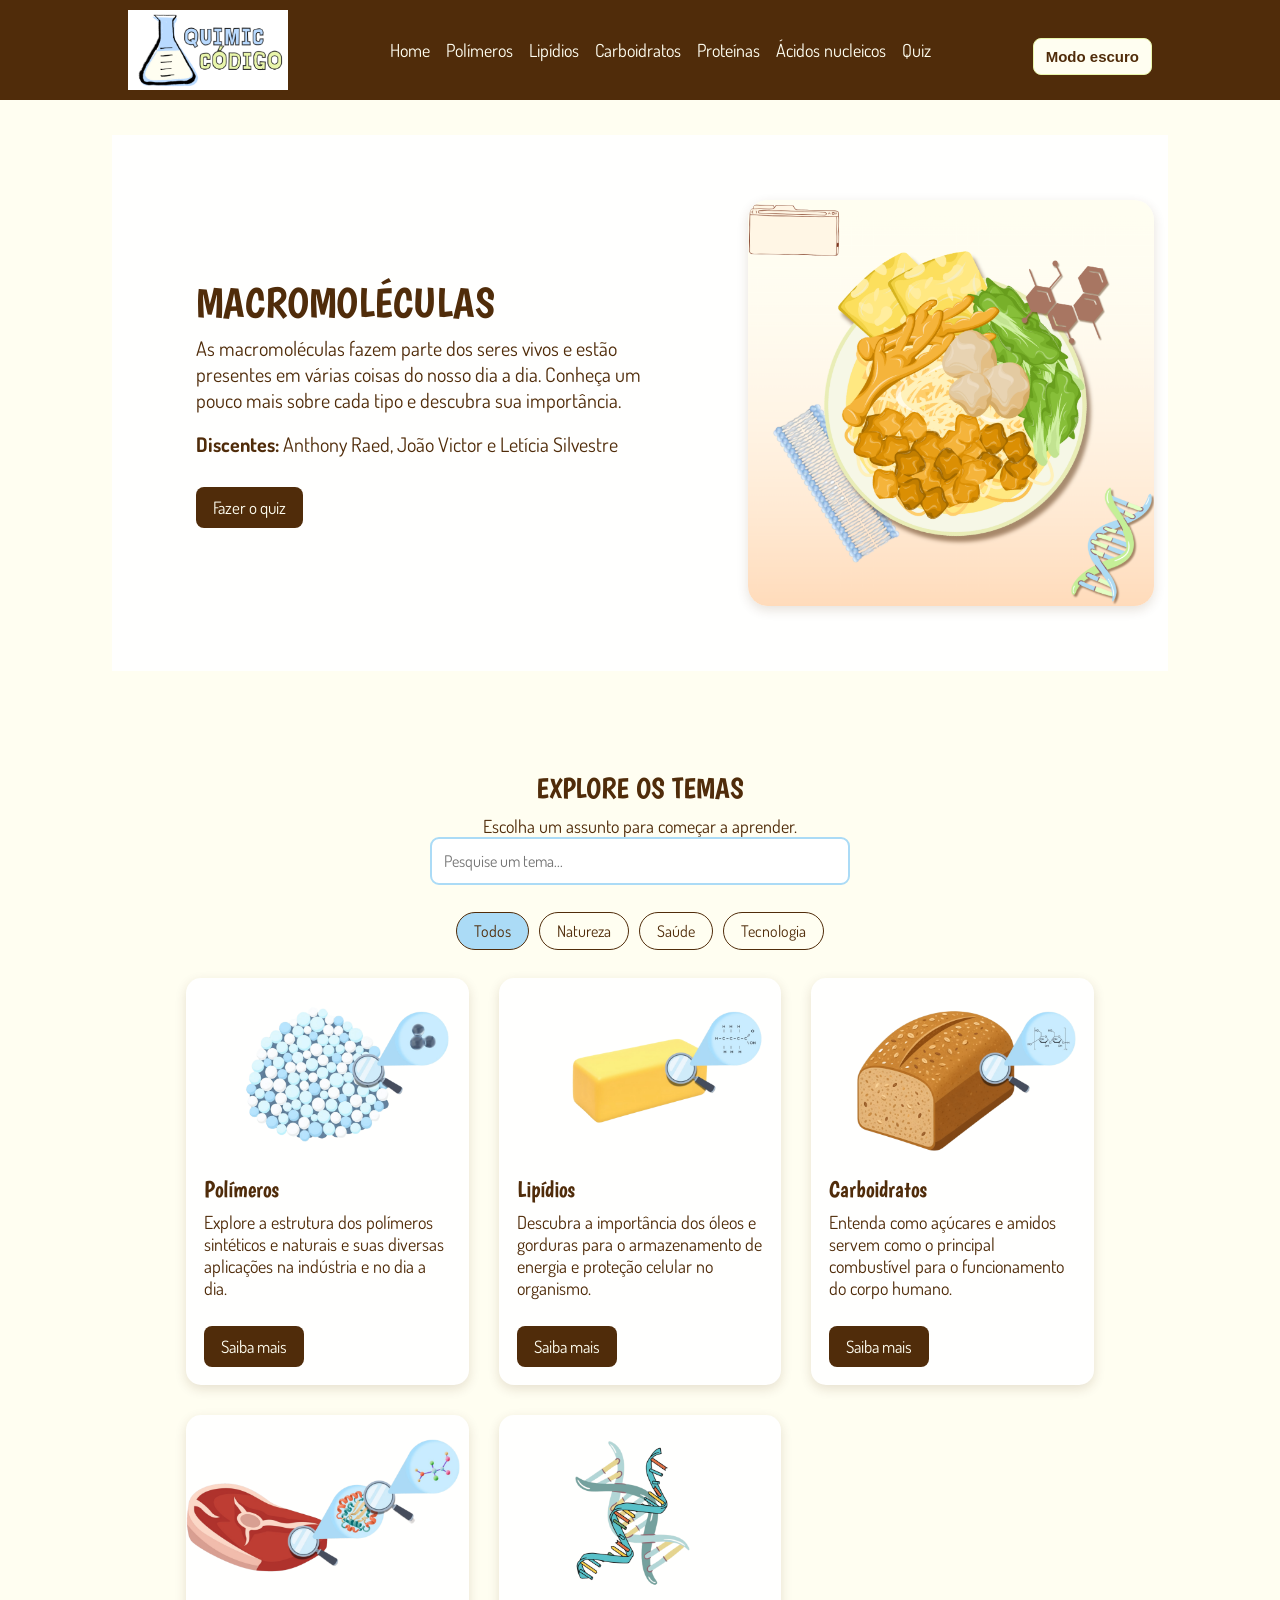
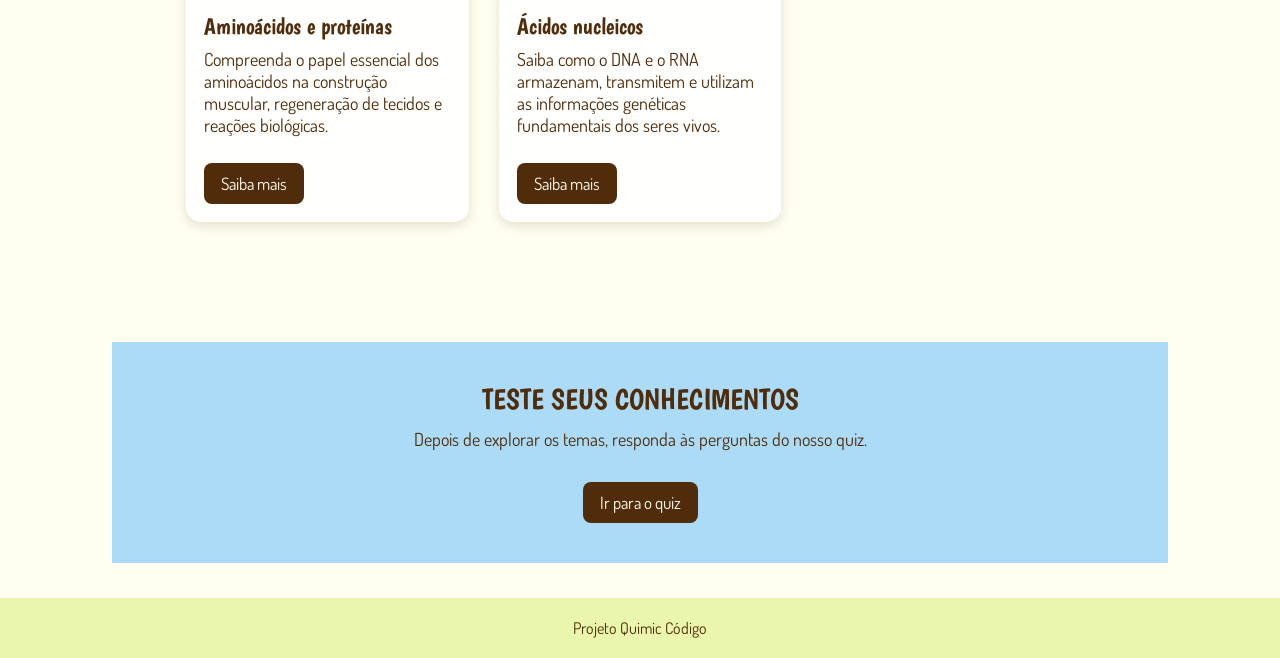
==== index.html @ 902630e0 "first commit" ====
<!DOCTYPE html>
<html lang="pt-br">
<head>
    <meta charset="UTF-8">
    <meta name="viewport" content="width=device-width, initial-scale=1.0">
    <title>Quimic Código</title>
    <link rel="stylesheet" href="css/index.css">
</head>
<body>
    <header class="menu">
        <img id="logo" src="img/logo.png" alt="Quimic Código - Logo">
        <nav>
            <a href="index.html">Home</a>
            <a href="polimeros.html">Polímeros</a>
            <a href="lipidios.html">Lipídios</a>
            <a href="carboidratos.html">Carboidratos</a>

            <a href="proteinas.html">Proteínas</a>
            <a href="acidos-nucleicos.html">Ácidos nucleicos</a>
            <a href="quiz.html">Quiz</a>
        </nav>
        
        <button class="tema-toggle" type="button" aria-label="Alternar tema">Modo escuro</button>
    </header>

    <main>
        <section class="introducao">
            <div>
                <h1>MACROMOLÉCULAS</h1>
                <p>As macromoléculas fazem parte dos seres vivos e estão presentes em várias coisas do nosso dia a dia. Conheça um pouco mais sobre cada tipo e descubra sua importância.</p>
                <p><strong>Discentes:</strong> Anthony Raed, João Victor e Letícia Silvestre</p>
                <a class="botao" href="quiz.html">Fazer o quiz</a>
            </div>
            <img src="img/introducao-imagem.png" alt="Polímeros, Ácidos Nucleicos, Carboidratos, Lipídeos e Aminoácidos e Proteínas">
        </section>

        <section class="conjunto-cards">
            <h2>EXPLORE OS TEMAS</h2>
            <p>Escolha um assunto para começar a aprender.</p>
            <div class="busca">
                <input type="text" id="pesquisa" placeholder="Pesquise um tema...">
            </div>
            <div class="filtros">
                <button class="filtro selecionado" data-categoria="todos">Todos</button>
                <button class="filtro" data-categoria="natureza">Natureza</button>
                <button class="filtro" data-categoria="saude">Saúde</button>
                <button class="filtro" data-categoria="tecnologia">Tecnologia</button>
            </div>

            <div class="cards" id="cards">
                <article class="card" data-categoria="natureza tecnologia">
                    <img src="img/Polimeros.png" alt="Materiais plásticos e tecnologia">
                    <div>
                        <h3>Polímeros</h3>
                        <p>Explore a estrutura dos polímeros sintéticos e naturais e suas diversas aplicações na indústria e no dia a dia.</p>
                        <a href="polimeros.html">Saiba mais</a>
                    </div>
                </article>

                <article class="card" data-categoria="saude">
                    <img src="img/lipidios.png" alt="Azeite usado na alimentação">
                    <div>
                        <h3>Lipídios</h3><p>Descubra a importância dos óleos e gorduras para o armazenamento de energia e proteção celular no organismo.</p>
                        <a href="lipidios.html">Saiba mais</a>
                    </div>
                </article>

                <article class="card" data-categoria="saude natureza">
                    <img src="img/carboidratos.png" alt="Alimentos que contêm carboidratos">
                    <div>
                        <h3>Carboidratos</h3><p>Entenda como açúcares e amidos servem como o principal combustível para o funcionamento do corpo humano.</p>
                        <a href="carboidratos.html">Saiba mais</a>
                    </div>
                </article>

                <article class="card" data-categoria="saude">
                    <img src="img/Aminoacidos.png" alt="Alimentos variados">
                    <div>
                        <h3>Aminoácidos e proteínas</h3>
                        <p>Compreenda o papel essencial dos aminoácidos na construção muscular, regeneração de tecidos e reações biológicas.</p>
                        <a href="proteinas.html">Saiba mais</a>
                    </div>
                </article>

                        <article class="card" data-categoria="tecnologia natureza">
                    <img src="img/acidos nucleicos.png" alt="Representação de DNA">
                    <div>
                        <h3>Ácidos nucleicos</h3>
                        <p>Saiba como o DNA e o RNA armazenam, transmitem e utilizam as informações genéticas fundamentais dos seres vivos.</p>
                        <a href="acidos-nucleicos.html">Saiba mais</a>
                    </div>
                </article>

            </div>
            <p id="mensagem"></p>
        </section>

        <section class="quiz-rodape">
            <h2>TESTE SEUS CONHECIMENTOS</h2>
            <p>Depois de explorar os temas, responda às perguntas do nosso quiz.</p>
            <a class="botao" href="quiz.html">Ir para o quiz</a>
        </section>
    </main>

    <footer>Projeto Quimic Código</footer>

    <script>
        const pesquisa = document.getElementById("pesquisa");
        const cards = document.querySelectorAll(".card");
        const filtros = document.querySelectorAll(".filtro");

        const mensagem = document.getElementById("mensagem");
        let categoriaAtual = "todos";

        function filtrarCards() {
            let termo = pesquisa.value.toLowerCase();
            let encontrados = 0;
            cards.forEach(function(card) {
                let texto = card.innerText.toLowerCase();
                let categorias = card.dataset.categoria;

                let aparece = texto.includes(termo) &&
                    (categoriaAtual === "todos" || categorias.includes(categoriaAtual));
                card.style.display = aparece ? "block" : "none";
                if (aparece) encontrados++;
            });
            mensagem.textContent = encontrados === 0 ? "Nenhum tema encontrado." : "";
        }

        pesquisa.addEventListener("input", filtrarCards);
        filtros.forEach(function(botao) {

            botao.addEventListener("click", function() {
                filtros.forEach(function(item) { item.classList.remove("selecionado"); });
                botao.classList.add("selecionado");

                
                categoriaAtual = botao.dataset.categoria;
                filtrarCards();
            });
        });
    </script>
    <script src="js/site.js"></script>
</body>
</html>
---- css/index.css ----
@import url('https://fonts.googleapis.com/css2?family=Boogaloo&family=Dosis:wght@200..800&display=swap');

* {
    box-sizing: border-box;
    margin: 0;
    padding: 0;
}

body {
    background: #fffef1;
    color: #502c0a;
    font-family: 'Dosis', sans-serif;
}

h1, h2, h3 {
    font-family: 'Boogaloo', cursive;
    font-weight: normal;
}

h1 {
    font-size: 42px;
    margin-bottom: 8px;
}

h2 {
    font-size: 29px;
    margin-bottom: 10px;
}

h3 {
    font-size: 23px;
    margin-bottom: 8px;
}

p, li {
    font-size: 18px;
}

span {
    font-weight: bold;
    font-size: 110%;
}


.menu {
    background: #502c0a;
    padding: 10px 10%;
    display: flex;
    align-items: center;
    justify-content: space-between;
    gap: 20px;
    flex-wrap: wrap;
}

#logo {
    width: 160px;
    height: 80px;
}

nav {
    display: flex;
    flex-wrap: wrap;
    gap: 16px;
}

nav a {
    color: #fffef1;
    text-decoration: none;
    font-size: 18px;
    transition: color .3s;
}

nav a:hover,
nav a.atual {
    color: #e9f6ab;
}

main {
    max-width: 1100px;
    margin: 35px auto;
    padding: 0 22px;
}

.introducao {
    padding: 65px 8%;
    display: grid;
    grid-template-columns: 1.1fr 1fr;
    align-items: center;
    gap: 35px;
    background: #fffffe;
}

.introducao img {
    margin-left: 70px;
    width: 100%;
    height: 100%;
    object-fit: cover;
    border-radius: 20px;
    animation: aparecer 1s;
    box-shadow: 0 4px 12px rgba(80, 44, 10, .14);
}

.introducao p {
    font-size: 20px;
    margin-bottom: 18px;
}

.conteudo {
    display: grid;
    grid-template-columns: 1fr 1fr;
    gap: 22px;
}

.bloco {
    background: #fffffe;
    border: 2px solid #e9f6ab;
    padding: 23px;
    border-radius: 15px;
    margin-bottom: 22px;
}

.bloco.azul {
    background: #abdbf6;
    border: none;
}

.bloco.verde {
    background: #e9f6ab;
    border: none;
}

.bloco img {
    width: 100%;
    max-height: 280px;
    object-fit: cover;
    border-radius: 10px;
    margin-top: 13px;
    transition: transform .3s;
}

.bloco img:hover {
    transform: scale(1.02);
}


ul, ol {
    padding-left: 23px;
    margin-top: 8px;
}


.botao,
button,
.card a {
    display: inline-block;
    border: none;
    background: #502c0a;
    color: #fffef1;
    padding: 10px 17px;
    border-radius: 8px;
    text-decoration: none;
    cursor: pointer;
    font: 17px 'Dosis', sans-serif;
    margin-top: 12px;
    transition: background .3s, transform .3s;
}

.botao:hover,
button:hover,
.card a:hover {
    background: #75471f;
    transform: translateY(-2px);
}

.extra {
    display: none;
    margin-top: 12px;
}

.extra.aberto {
    display: block;
}


.conjunto-cards {
    padding: 100px 7%;
    text-align: center;
}

.busca input {
    width: min(100%, 420px);
    padding: 12px;
    border: 2px solid #abdbf6;
    border-radius: 9px;
    font: inherit;
    margin-bottom: 15px;
}

.filtros {
    display: flex;
    justify-content: center;
    flex-wrap: wrap;
    gap: 10px;
    margin-bottom: 28px;
}

.filtro {
    border: 1px solid #502c0a;
    border-radius: 20px;
    padding: 8px 17px;
    background: #fffef1;
    color: #502c0a;
    cursor: pointer;
    font: inherit;
    transition: .3s;
}

.filtro:hover,
.filtro.selecionado {
    background: #abdbf6;
}

.cards {
    display: grid;
    grid-template-columns: repeat(3, 1fr);
    gap: 30px;
    text-align: left;
}

.card {
    background: #fffffe;
    border-radius: 15px;
    overflow: hidden;
    box-shadow: 0 4px 12px rgba(80, 44, 10, .14);
    transition: transform .3s;
    animation: subir .7s;
}

.card:hover {
    transform: translateY(-8px);
}

.card img {
    width: 100%;
    height: 175px;
    object-fit: cover;
    transition: transform .4s;
}

.card:hover img {
    transform: scale(1.04);
}

.card div {
    padding: 18px;
}

.card p {
    margin-bottom: 15px;
}


.tabela {
    width: 100%;
    border-collapse: collapse;
    margin-top: 12px;
    background: #fffef1;
}

.tabela th,
.tabela td {
    border: 1px solid #502c0a;
    padding: 10px;
    text-align: left;
}

.tabela th {
    background: #e9f6ab;
}


.pergunta {
    background: #fffef1;
    border: 2px solid #e9f6ab;
    padding: 20px;
    margin-bottom: 18px;
    border-radius: 12px;
}

.pergunta label {
    display: block;
    font-size: 17px;
    margin: 8px 0;
    cursor: pointer;
}

.resultado {
    font-weight: bold;
    margin-top: 18px;
}

.quiz-rodape {
    background: #abdbf6;
    text-align: center;
    padding: 40px 20px;
}

.quiz-rodape p {
    font-size: 18px;
    margin: 12px 0 20px;
}


footer {
    background: #e9f6ab;
    color: #502c0a;
    text-align: center;
    padding: 20px;
}

#mensagem {
    margin-top: 20px;
    font-weight: bold;
}

@keyframes aparecer {
    from {
        opacity: 0;
        transform: translateY(15px);
    }

    to {
        opacity: 1;
        transform: translateY(0);
    }
}

@keyframes subir {
    from {
        transform: translateY(12px);
    }

    to {
        transform: translateY(0);
    }
}

@keyframes deslizar {
    from {
        transform: translateX(-12px);
    }

    to {
        transform: translateX(0);
    }
}

.tema-toggle {
    padding: 9px 12px;
    border: 1px solid #e9f6ab;
    border-radius: 8px;
    background: #fffef1;
    color: #502c0a;
    font: bold 15px Arial, sans-serif;
    cursor: pointer;
}

body.tema-escuro {
    background: #171a1f !important;
    color: #edf0f4 !important;
}

body.tema-escuro main,
body.tema-escuro section,
body.tema-escuro article,
body.tema-escuro .introducao,
body.tema-escuro .apresentacao,
body.tema-escuro .bloco,
body.tema-escuro .card,
body.tema-escuro .pergunta,
body.tema-escuro .quiz-rodape,
body.tema-escuro .modal-caixa {
    background: #252a32 !important;
    color: #edf0f4 !important;
}

body.tema-escuro input,
body.tema-escuro select,
body.tema-escuro textarea {
    background: #171a1f;
    color: #edf0f4;
    border: 1px solid #687382;
}

body.tema-escuro a {
    color: #b8dfff;
}

body.tema-escuro .tema-toggle {
    background: #303844;
    color: #edf0f4;
    border-color: #687382;
}

body.tema-escuro .tabela {
    background: #252a32 !important;
    color: #edf0f4 !important;
}

body.tema-escuro .tabela th {
    background: #3a4654 !important;
    color: #edf0f4 !important;
    border-color: #687382 !important;
}

body.tema-escuro .tabela td {
    background: #252a32 !important;
    color: #edf0f4 !important;
    border-color: #687382 !important;
}


.modal-fundo {
    position: fixed;
    inset: 0;
    display: flex;
    justify-content: center;
    align-items: center;
    padding: 20px;
    background: rgba(0, 0, 0, 0.68);
}

.modal-caixa {
    max-width: 500px;
    padding: 28px;
    border-radius: 16px;
    background: #fffef1;
    color: #502c0a;
    text-align: center;
}

.modal-caixa button {
    padding: 11px 20px;
    border: 0;
    border-radius: 8px;
    background: #502c0a;
    color: #fffef1;
    cursor: pointer;
}

body.tema-escuro .modal-caixa button {
    background: #b8dfff;
    color: #171a1f;
}


.controles-voz {
    display: flex;
    flex-wrap: wrap;
    gap: 10px;
    margin-bottom: 22px;
}

.controles-voz button {
    display: inline-block;
    border: none;
    background: #502c0a;
    color: #fffef1;
    padding: 10px 17px;
    border-radius: 8px;
    cursor: pointer;
    font: 17px 'Dosis', sans-serif;
    margin-top: 0;
    transition: background .3s, transform .3s;
}

.controles-voz button:hover {
    background: #75471f;
    transform: translateY(-2px);
}

body.tema-escuro .controles-voz button {
    background: #b8dfff;
    color: #171a1f;
}


.carrossel-imagens {
    margin: 28px 0;
    padding: 22px;
    text-align: center;
    background: #fffffe;
    border: 2px solid #e9f6ab;
    border-radius: 15px;
}

.carrossel-area {
    display: flex;
    align-items: center;
    justify-content: center;
    gap: 12px;
}

.carrossel-area figure {
    flex: 1;
}

.carrossel-area img {
    width: 100%;
    height: 300px;
    object-fit: contain;
    border-radius: 10px;
}

.carrossel-area button {
    padding: 5px 12px;
    font-size: 28px;
}

.carrossel-contador,
.carrossel-area figcaption {
    margin-top: 10px;
}

body.tema-escuro .carrossel-imagens {
    background: #252a32;
    color: #edf0f4;
    border-color: #48515d;
}

@media (max-width: 850px) {
    .introducao,
    .apresentacao {
        grid-template-columns: 1fr;
        padding: 40px 6%;
    }

    .introducao img {
        margin-left: 0;
    }

    .apresentacao img {
        height: 260px;
    }

    .cards {
        grid-template-columns: repeat(2, 1fr);
    }
}

@media (max-width: 720px) {
    .topo {
        justify-content: center;
    }

    nav {
        justify-content: center;
    }

    .conteudo {
        grid-template-columns: 1fr;
    }

    .titulo {
        padding: 24px;
    }

    h1 {
        font-size: 35px;
    }

    .tabela {
        font-size: 14px;
    }

    .tabela th,
    .tabela td {
        padding: 6px;
    }
}

@media (max-width: 560px) {
    .menu {
        justify-content: center;
    }

    nav {
        justify-content: center;
        gap: 10px 14px;
    }

    nav a {
        font-size: 15px;
    }

    h1 {
        font-size: 37px;
    }

    .cards {
        grid-template-columns: 1fr;
    }

    .carrossel-area {
        gap: 5px;
    }

    .carrossel-area img {
        height: 220px;
    }

    .carrossel-area button {
        min-width: 36px;
        padding: 4px 9px;
    }
}
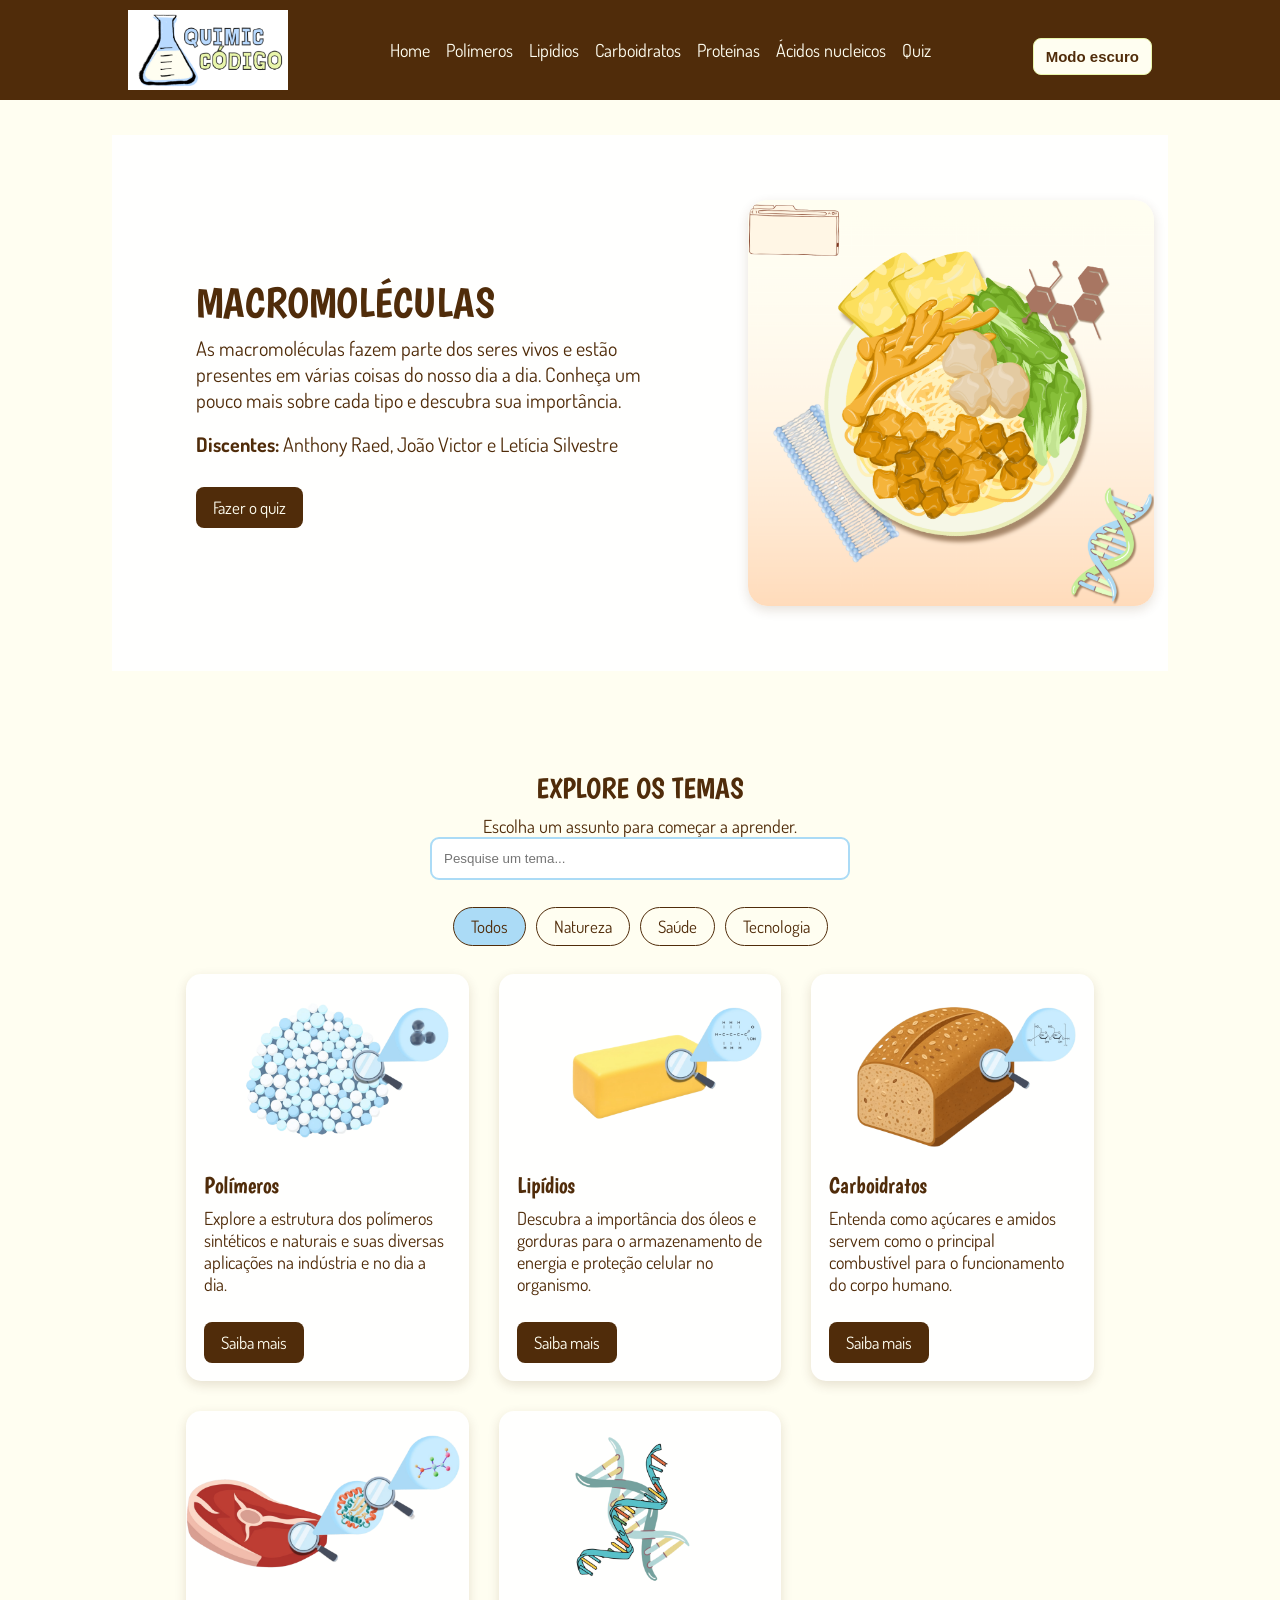
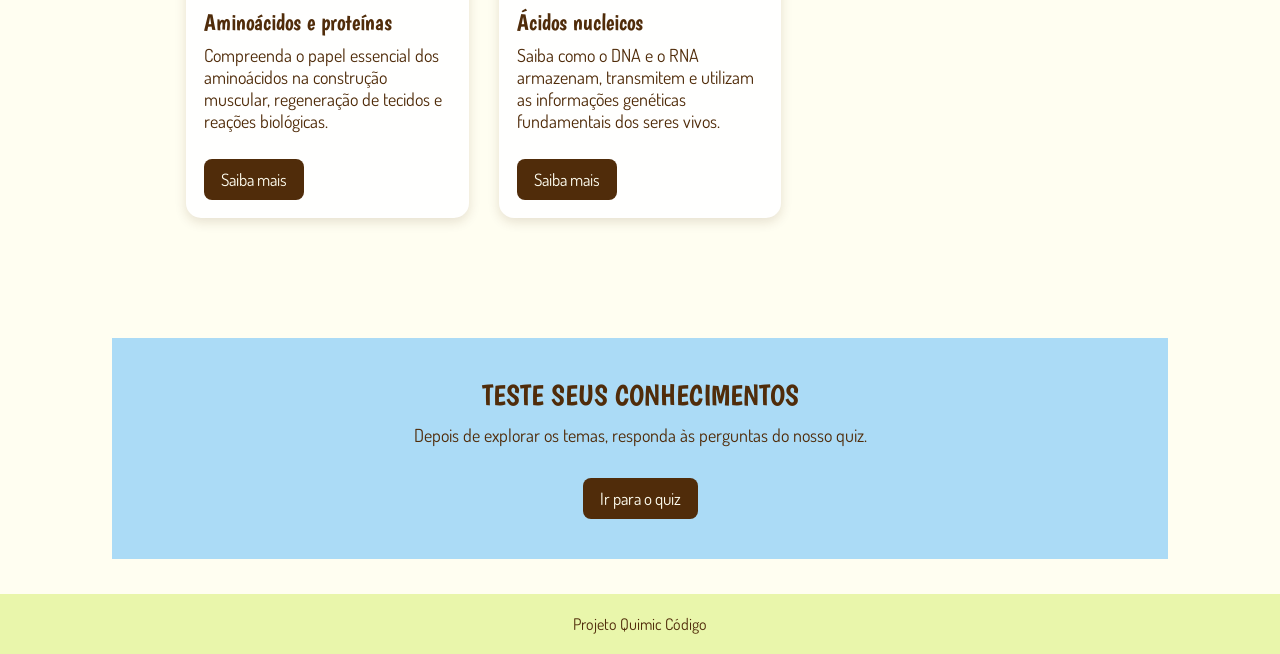
==== commit 173e2bad: "ultimo commit" ====
--- a/index.html
+++ b/index.html
@@ -115,7 +115,9 @@
         function filtrarCards() {
             let termo = pesquisa.value.toLowerCase();
             let encontrados = 0;
+            
             cards.forEach(function(card) {
+
                 let texto = card.innerText.toLowerCase();
                 let categorias = card.dataset.categoria;
 
--- a/css/index.css
+++ b/css/index.css
@@ -166,9 +166,7 @@
     transition: background .3s, transform .3s;
 }
 
-.botao:hover,
-button:hover,
-.card a:hover {
+.botao:hover,button:hover, .card a:hover {
     background: #75471f;
     transform: translateY(-2px);
 }
@@ -193,7 +191,6 @@
     padding: 12px;
     border: 2px solid #abdbf6;
     border-radius: 9px;
-    font: inherit;
     margin-bottom: 15px;
 }
 
@@ -212,12 +209,10 @@
     background: #fffef1;
     color: #502c0a;
     cursor: pointer;
-    font: inherit;
     transition: .3s;
 }
 
-.filtro:hover,
-.filtro.selecionado {
+.filtro:hover,.filtro.selecionado {
     background: #abdbf6;
 }
 
@@ -268,8 +263,7 @@
     background: #fffef1;
 }
 
-.tabela th,
-.tabela td {
+.tabela th,.tabela td {
     border: 1px solid #502c0a;
     padding: 10px;
     text-align: left;
@@ -371,8 +365,7 @@
     color: #edf0f4 !important;
 }
 
-body.tema-escuro main,
-body.tema-escuro section,
+body.tema-escuro main,body.tema-escuro section,
 body.tema-escuro article,
 body.tema-escuro .introducao,
 body.tema-escuro .apresentacao,
